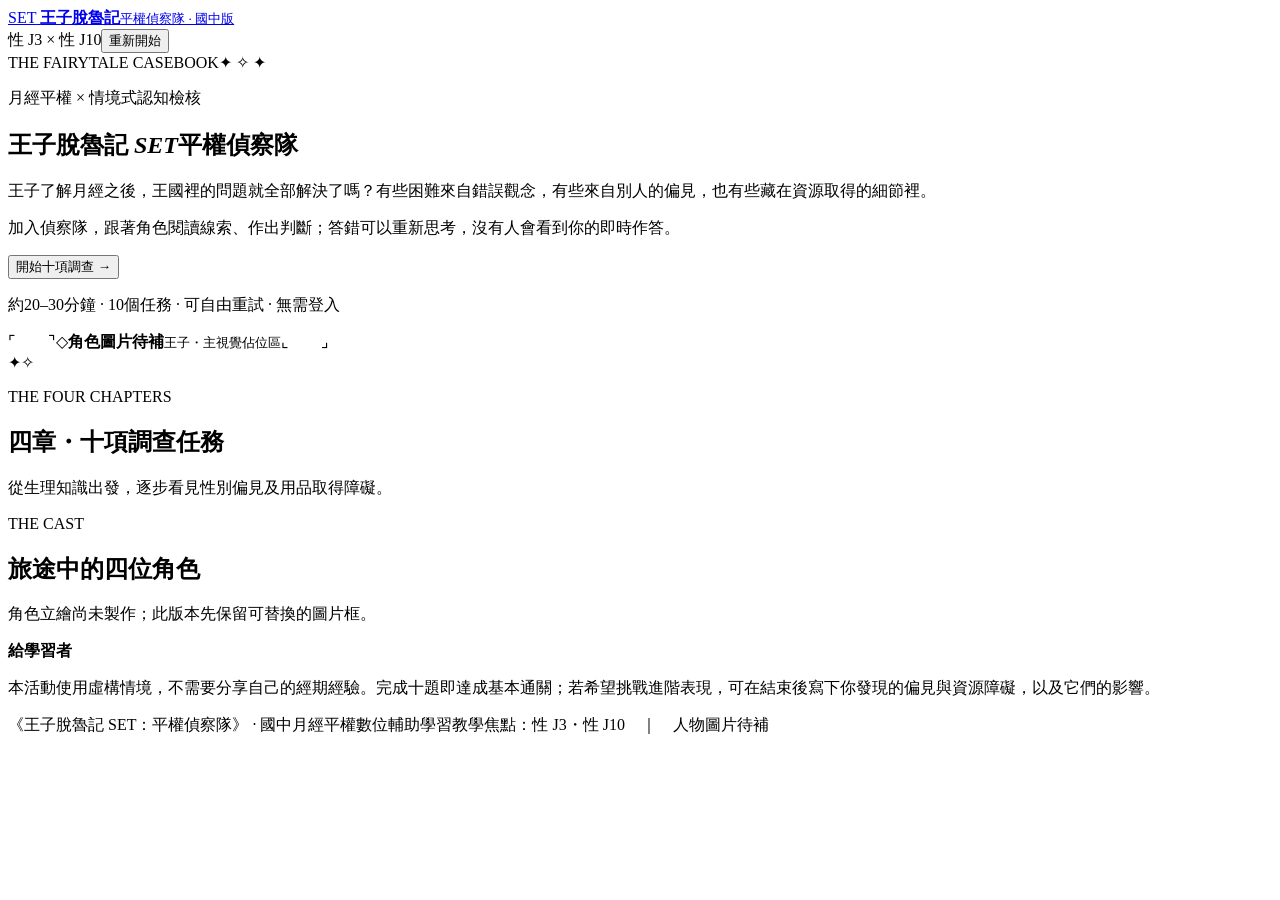
==== index.html @ a9b32d51 "feat: initialize SET equity investigation game shell" ====
<!doctype html>
<html lang="zh-Hant">
<head>
  <meta charset="utf-8">
  <meta name="viewport" content="width=device-width,initial-scale=1,viewport-fit=cover">
  <meta name="theme-color" content="#243047">
  <meta name="description" content="王子脫魯記 SET：平權偵察隊。透過十個童話情境辨識月經迷思、性別偏見與資源取得障礙。">
  <title>王子脫魯記 SET｜平權偵察隊</title>
  <link rel="stylesheet" href="./assets/style.css">
  <script defer src="./data/questions.js"></script>
  <script defer src="./assets/app.js"></script>
</head>
<body>
  <div class="site-shell">
    <header class="site-header">
      <a class="brand" href="./" aria-label="王子脫魯記 SET 首頁">
        <span class="brand-seal" aria-hidden="true">SET</span>
        <span class="brand-text"><strong>王子脫魯記</strong><small>平權偵察隊 · 國中版</small></span>
      </a>
      <div class="header-right"><span class="subject-pill">性 J3 × 性 J10</span><button class="subtle-button" id="resetBtn" type="button">重新開始</button></div>
    </header>
    <main>
      <section id="homeScreen" class="screen home-screen" aria-labelledby="homeTitle">
        <div class="hero">
          <div class="hero-topline"><span class="eyebrow">THE FAIRYTALE CASEBOOK</span><span class="sparkle" aria-hidden="true">✦ ✧ ✦</span></div>
          <div class="hero-grid">
            <div class="hero-copy">
              <p class="kicker">月經平權 × 情境式認知檢核</p>
              <h1 id="homeTitle">王子脫魯記 <em>SET</em><span class="title-next">平權偵察隊</span></h1>
              <p class="hero-intro">王子了解月經之後，王國裡的問題就全部解決了嗎？有些困難來自錯誤觀念，有些來自別人的偏見，也有些藏在資源取得的細節裡。</p>
              <p class="hero-intro second">加入偵察隊，跟著角色閱讀線索、作出判斷；答錯可以重新思考，沒有人會看到你的即時作答。</p>
              <div class="hero-actions"><button class="primary-button" id="startBtn" type="button">開始十項調查 <span aria-hidden="true">→</span></button><button class="secondary-button" id="resumeBtn" type="button" hidden>繼續上次進度</button></div>
              <p class="small-note">約20–30分鐘 · 10個任務 · 可自由重試 · 無需登入</p>
            </div>
            <div class="hero-art" aria-label="王子的角色圖片預留位置"><div class="hero-frame"><div class="empty-portrait"><span class="frame-corners" aria-hidden="true">⌜　　⌝</span><span class="empty-portrait-mark" aria-hidden="true">◇</span><strong>角色圖片待補</strong><small>王子・主視覺佔位區</small><span class="frame-corners" aria-hidden="true">⌞　　⌟</span></div></div><span class="hero-decoration deco-one" aria-hidden="true">✦</span><span class="hero-decoration deco-two" aria-hidden="true">✧</span></div>
          </div>
        </div>
        <div class="home-section">
          <div class="section-heading"><div><p class="overline">THE FOUR CHAPTERS</p><h2>四章・十項調查任務</h2></div><p>從生理知識出發，逐步看見性別偏見及用品取得障礙。</p></div>
          <div class="chapter-preview" id="chapterPreview"></div>
        </div>
        <div class="home-section">
          <div class="section-heading"><div><p class="overline">THE CAST</p><h2>旅途中的四位角色</h2></div><p>角色立繪尚未製作；此版本先保留可替換的圖片框。</p></div>
          <div class="cast-grid" id="castGrid"></div>
        </div>
        <div class="teacher-note"><strong>給學習者</strong><p>本活動使用虛構情境，不需要分享自己的經期經驗。完成十題即達成基本通關；若希望挑戰進階表現，可在結束後寫下你發現的偏見與資源障礙，以及它們的影響。</p></div>
      </section>

      <section id="gameScreen" class="screen game-screen" aria-labelledby="gameTitle" hidden>
        <div class="game-nav"><button id="backHomeBtn" type="button" class="text-button">← 回首頁</button><span id="chapterLabel" class="chapter-label"></span><span id="counterLabel" class="counter-label"></span></div>
        <div class="progress-track" role="progressbar" aria-label="任務進度" aria-valuemin="0" aria-valuemax="10" aria-valuenow="0" id="progressTrack"><div class="progress-fill" id="progressFill"></div></div>
        <div class="game-grid">
          <aside class="story-panel" aria-label="故事場景">
            <div class="story-panel-top"><span id="caseNo">調查 01</span><span id="caseTopic">概念調查</span></div>
            <div class="story-portrait" id="storyPortrait"><div class="portrait-placeholder"><span class="placeholder-symbol">◇</span><span>角色圖片待補</span><small id="portraitName">王子</small></div></div>
            <div class="speaker-row"><span class="speaker-dot" aria-hidden="true"></span><strong id="speakerName">王子</strong><span id="speakerRole">探究引導者</span></div>
            <p class="scene-text" id="sceneText"></p>
          </aside>
          <div class="question-panel">
            <div class="question-top"><span class="question-type" id="questionType">認知檢核</span><span class="attempts-label" id="attemptsLabel">可重新嘗試</span></div>
            <h2 id="gameTitle"></h2>
            <p class="question-helper">請根據故事線索選出最合理的判斷。選錯會得到提示，可以再試一次。</p>
            <div class="option-list" id="optionList" role="group" aria-label="作答選項"></div>
            <div id="feedbackBox" class="feedback-box" role="status" aria-live="polite" hidden><div class="feedback-heading" id="feedbackHeading"></div><p id="feedbackText"></p></div>
            <div class="question-bottom"><button id="prevBtn" class="secondary-button" type="button">上一項任務</button><button id="nextBtn" class="primary-button" type="button" hidden>下一項任務 →</button></div>
          </div>
        </div>
        <p class="privacy-line">你的作答紀錄只儲存在這台裝置的瀏覽器中；可在結算頁自行匯出，不會自動上傳給教師。</p>
      </section>

      <section id="resultScreen" class="screen result-screen" aria-labelledby="resultTitle" hidden>
        <div class="result-hero"><span class="overline">MISSION COMPLETE</span><span class="result-emblem" aria-hidden="true">✦</span><h1 id="resultTitle">十項調查完成！</h1><p>你已完成 SET 基本認知檢核。你可以繼續進行 A 等進階分析，讓老師看到你的個人理解。</p><div class="result-grade"><strong>B</strong><span>基本通關達標</span></div></div>
        <div class="result-content">
          <section class="result-card" aria-labelledby="statTitle"><h2 id="statTitle">我的學習歷程</h2><div class="stat-grid"><div><strong id="statFirst">0</strong><small>首次答對</small></div><div><strong id="statRetry">0</strong><small>修正次數</small></div><div><strong id="statFinish">10 / 10</strong><small>完成任務</small></div></div><p class="muted">以上數據只描述這次互動作答的歷程，不直接等於真實生活中的行為表現。</p></section>
          <section class="result-card" aria-labelledby="advancedTitle"><div class="badge-line"><span class="advanced-badge">A 等進階挑戰</span><small>由教師依回答內容判定</small></div><h2 id="advancedTitle">我的平權調查報告</h2><p class="card-copy">請各指出一個你在旅途中發現的問題，並說明它可能造成的影響。可以引用遊戲中的事件，也可以提出自己的例子。</p>
            <label for="biasAnswer" class="field-label">① 性別偏見：你發現哪一種月經相關的刻板印象或偏見？可能造成什麼影響？</label>
            <textarea id="biasAnswer" rows="4" maxlength="800" placeholder="例如：我發現……，這種想法可能使……"></textarea>
            <label for="resourceAnswer" class="field-label">② 資源障礙：你發現哪一種生理用品取得障礙？可能造成什麼影響？</label>
            <textarea id="resourceAnswer" rows="4" maxlength="800" placeholder="例如：即使……，仍可能因為……而……"></textarea>
            <p class="review-note" id="reviewNote">填寫後請按「保存我的分析」。完成填寫不代表自動取得 A 等，仍須由教師判讀。</p>
            <button class="primary-button" id="saveAdvancedBtn" type="button">保存我的分析</button>
          </section>
          <section class="result-card" aria-labelledby="exportTitle"><h2 id="exportTitle">保存學習成果</h2><p class="card-copy">可匯出匿名學習紀錄，包含每題首次作答、重試及最終結果。請依教師指示繳交，不必填寫姓名。</p><div class="export-buttons"><button id="exportTextBtn" class="primary-button" type="button">下載學習紀錄（文字）</button><button id="exportJsonBtn" class="secondary-button" type="button">下載完整資料（JSON）</button><button id="copySummaryBtn" class="secondary-button" type="button">複製學習摘要</button></div><p class="copy-status" id="exportStatus" role="status" aria-live="polite"></p></section>
          <div class="result-bottom"><button id="reviewBtn" class="secondary-button" type="button">回顧我的答題</button><button id="restartBtn" class="text-button" type="button">重新開始整趟旅程</button></div>
        </div>
      </section>
    </main>
    <footer class="site-footer"><span>《王子脫魯記 SET：平權偵察隊》 · 國中月經平權數位輔助學習</span><span>教學焦點：性 J3・性 J10　｜　人物圖片待補</span></footer>
  </div>
</body>
</html>
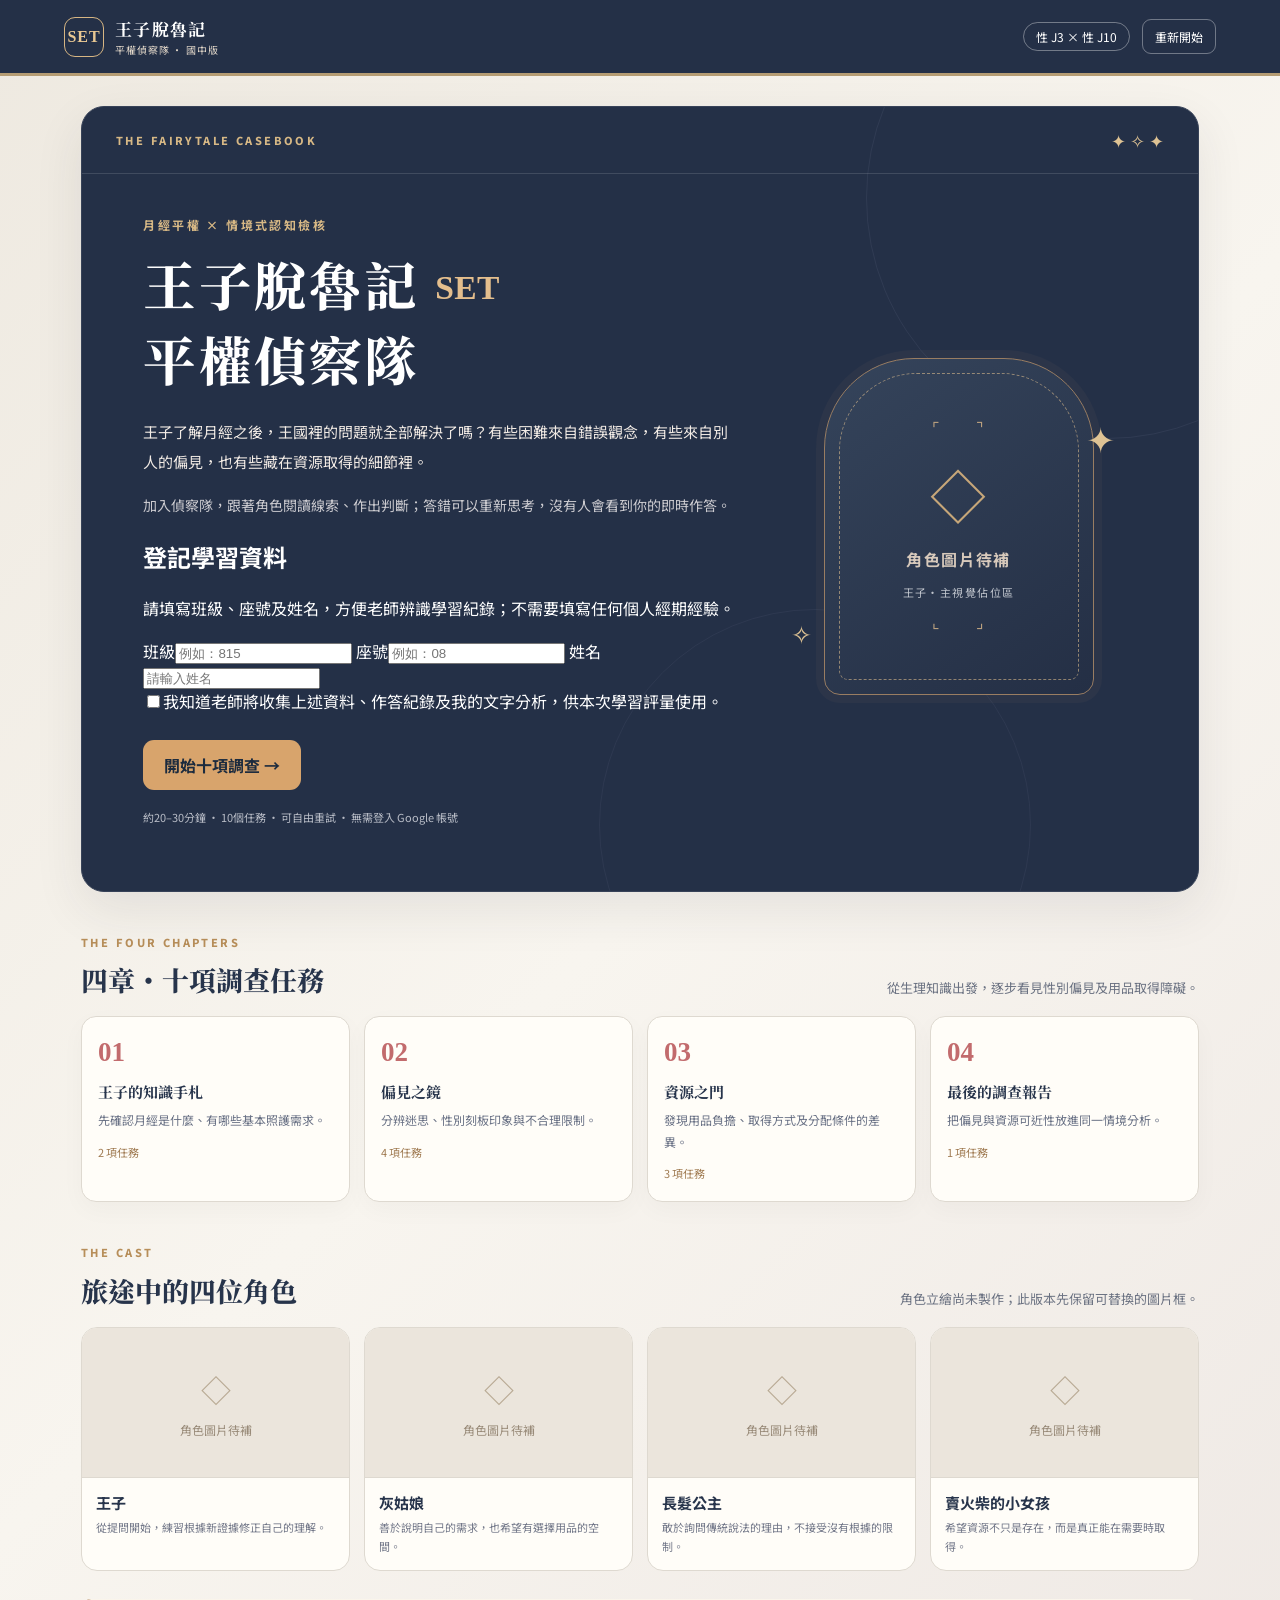
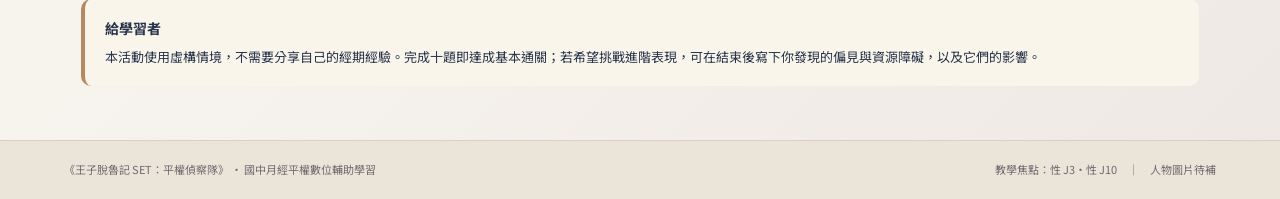
==== commit b2576830: "feat(ui): require class seat name and scaffold dropdown-led A reflection and cloud submission" ====
--- a/index.html
+++ b/index.html
@@ -8,6 +8,7 @@
   <title>王子脫魯記 SET｜平權偵察隊</title>
   <link rel="stylesheet" href="./assets/style.css">
   <script defer src="./data/questions.js"></script>
+  <script defer src="./config.js"></script>
   <script defer src="./assets/app.js"></script>
 </head>
 <body>
@@ -29,8 +30,19 @@
               <h1 id="homeTitle">王子脫魯記 <em>SET</em><span class="title-next">平權偵察隊</span></h1>
               <p class="hero-intro">王子了解月經之後，王國裡的問題就全部解決了嗎？有些困難來自錯誤觀念，有些來自別人的偏見，也有些藏在資源取得的細節裡。</p>
               <p class="hero-intro second">加入偵察隊，跟著角色閱讀線索、作出判斷；答錯可以重新思考，沒有人會看到你的即時作答。</p>
+              <div class="identity-card" aria-label="學習資料">
+                <h2>登記學習資料</h2>
+                <p class="identity-description">請填寫班級、座號及姓名，方便老師辨識學習紀錄；不需要填寫任何個人經期經驗。</p>
+                <div class="identity-grid">
+                  <label>班級<input id="studentClass" type="text" maxlength="20" autocomplete="off" placeholder="例如：815" /></label>
+                  <label>座號<input id="studentSeat" type="text" maxlength="3" inputmode="numeric" autocomplete="off" placeholder="例如：08" /></label>
+                  <label>姓名<input id="studentName" type="text" maxlength="30" autocomplete="name" placeholder="請輸入姓名" /></label>
+                </div>
+                <label class="consent-line"><input id="privacyConsent" type="checkbox" /><span>我知道老師將收集上述資料、作答紀錄及我的文字分析，供本次學習評量使用。</span></label>
+                <p id="identityError" class="identity-error" role="alert" aria-live="polite"></p>
+              </div>
               <div class="hero-actions"><button class="primary-button" id="startBtn" type="button">開始十項調查 <span aria-hidden="true">→</span></button><button class="secondary-button" id="resumeBtn" type="button" hidden>繼續上次進度</button></div>
-              <p class="small-note">約20–30分鐘 · 10個任務 · 可自由重試 · 無需登入</p>
+              <p class="small-note">約20–30分鐘 · 10個任務 · 可自由重試 · 無需登入 Google 帳號</p>
             </div>
             <div class="hero-art" aria-label="王子的角色圖片預留位置"><div class="hero-frame"><div class="empty-portrait"><span class="frame-corners" aria-hidden="true">⌜　　⌝</span><span class="empty-portrait-mark" aria-hidden="true">◇</span><strong>角色圖片待補</strong><small>王子・主視覺佔位區</small><span class="frame-corners" aria-hidden="true">⌞　　⌟</span></div></div><span class="hero-decoration deco-one" aria-hidden="true">✦</span><span class="hero-decoration deco-two" aria-hidden="true">✧</span></div>
           </div>
@@ -65,22 +77,49 @@
             <div class="question-bottom"><button id="prevBtn" class="secondary-button" type="button">上一項任務</button><button id="nextBtn" class="primary-button" type="button" hidden>下一項任務 →</button></div>
           </div>
         </div>
-        <p class="privacy-line">你的作答紀錄只儲存在這台裝置的瀏覽器中；可在結算頁自行匯出，不會自動上傳給教師。</p>
+        <p class="privacy-line">答題軌跡先暫存在此裝置；完成後可依教師指示送交 Google 試算表或下載備份。</p>
       </section>
 
       <section id="resultScreen" class="screen result-screen" aria-labelledby="resultTitle" hidden>
-        <div class="result-hero"><span class="overline">MISSION COMPLETE</span><span class="result-emblem" aria-hidden="true">✦</span><h1 id="resultTitle">十項調查完成！</h1><p>你已完成 SET 基本認知檢核。你可以繼續進行 A 等進階分析，讓老師看到你的個人理解。</p><div class="result-grade"><strong>B</strong><span>基本通關達標</span></div></div>
+        <div class="result-hero"><span class="overline">MISSION COMPLETE</span><span class="result-emblem" aria-hidden="true">✦</span><h1 id="resultTitle">十項調查完成！</h1><p>基本任務完成！選一個你印象深刻的問題，再用自己的話說明原因與影響。</p><div class="result-grade"><strong>B</strong><span>基本通關達標</span></div></div>
         <div class="result-content">
           <section class="result-card" aria-labelledby="statTitle"><h2 id="statTitle">我的學習歷程</h2><div class="stat-grid"><div><strong id="statFirst">0</strong><small>首次答對</small></div><div><strong id="statRetry">0</strong><small>修正次數</small></div><div><strong id="statFinish">10 / 10</strong><small>完成任務</small></div></div><p class="muted">以上數據只描述這次互動作答的歷程，不直接等於真實生活中的行為表現。</p></section>
-          <section class="result-card" aria-labelledby="advancedTitle"><div class="badge-line"><span class="advanced-badge">A 等進階挑戰</span><small>由教師依回答內容判定</small></div><h2 id="advancedTitle">我的平權調查報告</h2><p class="card-copy">請各指出一個你在旅途中發現的問題，並說明它可能造成的影響。可以引用遊戲中的事件，也可以提出自己的例子。</p>
-            <label for="biasAnswer" class="field-label">① 性別偏見：你發現哪一種月經相關的刻板印象或偏見？可能造成什麼影響？</label>
-            <textarea id="biasAnswer" rows="4" maxlength="800" placeholder="例如：我發現……，這種想法可能使……"></textarea>
-            <label for="resourceAnswer" class="field-label">② 資源障礙：你發現哪一種生理用品取得障礙？可能造成什麼影響？</label>
-            <textarea id="resourceAnswer" rows="4" maxlength="800" placeholder="例如：即使……，仍可能因為……而……"></textarea>
-            <p class="review-note" id="reviewNote">填寫後請按「保存我的分析」。完成填寫不代表自動取得 A 等，仍須由教師判讀。</p>
+          <section class="result-card" aria-labelledby="advancedTitle"><div class="badge-line"><span class="advanced-badge">A 等進階挑戰</span><small>由教師依回答內容判定</small></div><h2 id="advancedTitle">我的平權調查報告</h2><p class="card-copy">先選出你認為值得關注的問題，再用自己的話說明原因與可能帶來的影響。</p>
+            <label for="biasSelect" class="field-label">① 我注意到的月經偏見</label>
+            <select id="biasSelect" class="reflection-select">
+              <option value="">請選擇一項</option>
+              <option value="經期不能洗頭">認為月經期間不能洗頭</option>
+              <option value="經期不能參加活動">認為月經來就不能參加活動</option>
+              <option value="拿月經開玩笑">拿別人的經期狀況開玩笑</option>
+              <option value="只有女生需要了解月經">認為只有女生需要了解月經</option>
+              <option value="其他偏見">其他偏見（請在下方說明）</option>
+            </select>
+            <label for="biasAnswer" class="field-label">為什麼你覺得這是個問題？它可能造成什麼影響？</label>
+            <p class="writing-example">示範：我選擇「拿月經開玩笑」，因為這可能讓有需要的人擔心被嘲笑，而不敢求助。</p>
+            <textarea id="biasAnswer" rows="4" maxlength="800" placeholder="我選擇這個問題，因為……，可能造成……"></textarea>
+            <label for="resourceSelect" class="field-label">② 我認為最不方便的用品取得問題</label>
+            <select id="resourceSelect" class="reflection-select">
+              <option value="">請選擇一項</option>
+              <option value="用品價格負擔">生理用品價格造成負擔</option>
+              <option value="領取時間受限">免費用品只能在特定時間領取</option>
+              <option value="領取地點太遠">領取地點不方便</option>
+              <option value="領取缺乏隱私">需要當面說明用途，缺乏隱私</option>
+              <option value="平均分配忽略需求">用品平均分配，忽略不同人的需求</option>
+              <option value="其他障礙">其他取得障礙（請在下方說明）</option>
+            </select>
+            <label for="resourceAnswer" class="field-label">為什麼你認為這個條件不方便？可能影響誰？</label>
+            <p class="writing-example">示範：我選擇「領取時間受限」，因為臨時有需要的人可能遇到管理室未開放，無法及時取得用品。</p>
+            <textarea id="resourceAnswer" rows="4" maxlength="800" placeholder="我認為……會造成困難，因為……，可能讓……"></textarea>
             <button class="primary-button" id="saveAdvancedBtn" type="button">保存我的分析</button>
+            <p class="copy-status" id="reviewNote" role="status" aria-live="polite"></p>
           </section>
-          <section class="result-card" aria-labelledby="exportTitle"><h2 id="exportTitle">保存學習成果</h2><p class="card-copy">可匯出匿名學習紀錄，包含每題首次作答、重試及最終結果。請依教師指示繳交，不必填寫姓名。</p><div class="export-buttons"><button id="exportTextBtn" class="primary-button" type="button">下載學習紀錄（文字）</button><button id="exportJsonBtn" class="secondary-button" type="button">下載完整資料（JSON）</button><button id="copySummaryBtn" class="secondary-button" type="button">複製學習摘要</button></div><p class="copy-status" id="exportStatus" role="status" aria-live="polite"></p></section>
+          <section class="result-card" aria-labelledby="exportTitle"><h2 id="exportTitle">保存學習成果</h2><p class="card-copy">學習資料與每次選擇的軌跡都會包含在紀錄中。完成後請按下方按鈕送交教師，也可下載備份。</p>
+              <div class="submission-panel">
+                <div><strong id="cloudStatusTitle">Google 試算表尚未連線</strong><p id="cloudStatusDescription">老師完成連線設定後，這裡就能送出學習紀錄。</p></div>
+                <button type="button" id="submitCloudBtn" class="primary-button" disabled>送出學習紀錄</button>
+              </div>
+              <label class="consent-line submission-consent"><input type="checkbox" id="cloudConsent" checked /><span>同意將班級、座號、姓名、作答軌跡與分析文字送到老師的試算表。</span></label><div class="export-buttons"><button id="exportTextBtn" class="primary-button" type="button">下載學習紀錄（文字）</button><button id="exportJsonBtn" class="secondary-button" type="button">下載完整資料（JSON）</button><button id="copySummaryBtn" class="secondary-button" type="button">複製學習摘要</button></div><p class="copy-status" id="exportStatus" role="status" aria-live="polite"></p></section>
+          <iframe id="submissionFrame" name="setSubmissionFrame" hidden title="學習紀錄送出"></iframe>
           <div class="result-bottom"><button id="reviewBtn" class="secondary-button" type="button">回顧我的答題</button><button id="restartBtn" class="text-button" type="button">重新開始整趟旅程</button></div>
         </div>
       </section>
--- a/assets/style.css
+++ b/assets/style.css
@@ -0,0 +1,8 @@
+@import url('https://fonts.googleapis.com/css2?family=Noto+Sans+TC:wght@400;500;600;700;800&family=Noto+Serif+TC:wght@500;600;700;800&display=swap');
+:root{font-family:"Noto Sans TC","PingFang TC","Microsoft JhengHei",sans-serif;color:#27344b;background:#f4f0e8;font-synthesis:none;--navy:#243047;--ink:#27344b;--muted:#6b7282;--paper:#fffdfa;--rose:#c26b6d;--gold:#b8924f;--mint:#438778;--line:#ded9d0;--shadow:0 18px 50px rgba(49,47,56,.09)}
+*{box-sizing:border-box}html{scroll-behavior:smooth}body{margin:0;min-height:100vh;background:linear-gradient(135deg,#eee9e0 0%,#f8f5ef 50%,#eee8e4 100%)}button,textarea{font:inherit}button{cursor:pointer}button:disabled{cursor:not-allowed;opacity:.55}button:focus-visible,a:focus-visible,textarea:focus-visible{outline:3px solid #d5a761;outline-offset:3px}a{color:inherit}p{line-height:1.86}.site-shell{min-height:100vh;display:flex;flex-direction:column}.site-header,.site-footer{display:flex;align-items:center;justify-content:space-between;gap:24px}.site-header{padding:16px clamp(18px,5vw,72px);color:#fff;background:var(--navy);border-bottom:3px solid #b59c73}.brand{display:flex;align-items:center;gap:11px;text-decoration:none}.brand-seal{height:40px;width:40px;display:grid;place-items:center;border:1.4px solid #d6b583;border-radius:11px;color:#e9c893;font-family:Georgia,serif;font-weight:700;letter-spacing:1px}.brand-text{display:grid;gap:1px}.brand-text strong{font:700 17px "Noto Serif TC",serif;letter-spacing:.08em}.brand-text small{font-size:10px;letter-spacing:.09em;color:#e3d8ca}.header-right{display:flex;align-items:center;gap:12px}.subject-pill{border:1px solid rgba(255,255,255,.36);border-radius:30px;padding:5px 12px;font-size:12px;white-space:nowrap}.subtle-button{background:transparent;border:1px solid rgba(255,255,255,.35);color:#fff;padding:8px 12px;border-radius:9px;font-size:12px;white-space:nowrap}.subtle-button:hover{background:rgba(255,255,255,.1)}main{flex:1;width:min(1190px,100%);margin:auto;padding:30px clamp(16px,3.4vw,36px) 54px}.screen[hidden],[hidden]{display:none!important}.hero{position:relative;overflow:hidden;background:var(--navy);color:#fff;border-radius:23px;box-shadow:var(--shadow);border:1px solid #374258}.hero::before{content:"";position:absolute;inset:-150px -150px auto auto;width:480px;height:480px;border:1px solid #59627a;border-radius:50%;opacity:.23}.hero::after{content:"";position:absolute;right:15%;bottom:-150px;width:430px;height:430px;border:1px solid #59627a;border-radius:50%;opacity:.18}.hero-topline{padding:20px 34px;display:flex;align-items:center;justify-content:space-between;border-bottom:1px solid rgba(255,255,255,.13);position:relative;z-index:1}.eyebrow,.overline{font-size:11px;letter-spacing:.22em;font-weight:800;color:#b78e59}.hero .eyebrow{color:#d7b885}.sparkle{font-size:18px;color:#dfc394}.hero-grid{position:relative;z-index:1;display:grid;grid-template-columns:minmax(0,1.3fr) minmax(250px,.75fr);gap:20px;align-items:center;padding:40px clamp(25px,4.8vw,64px) 52px}.kicker{font-size:12px;letter-spacing:.2em;color:#d7b885;margin:0 0 14px;font-weight:700}.hero h1{font-family:"Noto Serif TC",serif;font-weight:800;font-size:clamp(34px,4.1vw,58px);line-height:1.3;letter-spacing:.06em;margin:0 0 24px}.hero h1 em{font-style:normal;color:#e4be8d;font-family:Georgia,serif;font-size:.64em;vertical-align:16%;letter-spacing:.01em}.title-next{display:block;margin-top:6px}.hero-intro{max-width:590px;font-size:15px;line-height:2;margin:0 0 14px;color:#f2ebe5}.hero-intro.second{color:#cccbd0;font-size:14px}.hero-actions{display:flex;gap:12px;flex-wrap:wrap;margin-top:27px}.primary-button,.secondary-button{border:0;border-radius:11px;padding:13px 21px;font-weight:700;display:inline-flex;align-items:center;gap:10px;justify-content:center;min-height:46px;transition:transform .16s,filter .16s}.primary-button:hover:not(:disabled),.secondary-button:hover:not(:disabled){transform:translateY(-1px);filter:brightness(1.04)}.primary-button{background:#d8a46c;color:#1c2b3e}.secondary-button{background:#f3f0ea;color:#243047;border:1px solid #dad6d0}.small-note{font-size:11px;color:#b9bdc7;margin-top:17px}.hero-art{min-width:0;display:grid;place-items:center;position:relative}.hero-frame{width:min(270px,100%);aspect-ratio:4/5;padding:14px;border:1px solid #997d62;border-radius:90px 90px 16px 16px;background:linear-gradient(145deg,#35445b,#242f45);box-shadow:0 0 0 8px rgba(212,182,136,.04)}.empty-portrait,.portrait-placeholder{height:100%;width:100%;border:1.5px dashed rgba(224,191,143,.58);display:flex;flex-direction:column;align-items:center;justify-content:center;gap:13px;color:#d7c9bb;text-align:center;border-radius:78px 78px 9px 9px;letter-spacing:.09em}.empty-portrait-mark{font-size:56px;font-weight:400;color:#c7a779}.empty-portrait strong{font-size:16px}.empty-portrait small{font-size:11px;color:#bfc4cc}.frame-corners{font-family:Georgia,serif;color:#baa07e}.hero-decoration{position:absolute;color:#dfc394}.deco-one{top:16%;right:6%;font-size:35px}.deco-two{bottom:13%;left:3%;font-size:25px}.home-section{margin-top:40px}.section-heading{display:flex;align-items:end;justify-content:space-between;gap:20px;margin-bottom:17px}.section-heading h2{font:800 clamp(21px,2.4vw,27px) "Noto Serif TC",serif;margin:8px 0 0}.section-heading p:last-child{font-size:13px;color:var(--muted);max-width:380px;line-height:1.6;margin:0}.section-heading .overline{margin:0}.chapter-preview{display:grid;grid-template-columns:repeat(4,minmax(0,1fr));gap:14px}.chapter-card{padding:20px 16px;background:#fffdf8;border:1px solid var(--line);border-radius:15px;box-shadow:0 8px 25px rgba(0,0,0,.03)}.chapter-card .chapter-no{font:700 27px Georgia,serif;color:var(--rose)}.chapter-card h3{margin:13px 0 7px;font:700 15px "Noto Serif TC",serif}.chapter-card p{margin:0;font-size:12px;line-height:1.8;color:#697185}.chapter-card small{display:block;margin-top:13px;color:#a07b52;font-size:11px}.cast-grid{display:grid;grid-template-columns:repeat(4,minmax(0,1fr));gap:14px}.cast-card{background:#fffdf8;border:1px solid var(--line);border-radius:16px;overflow:hidden}.cast-portrait{background:#ebe5dc;min-height:150px;display:flex;flex-direction:column;align-items:center;justify-content:center;border-bottom:1px solid var(--line);color:#998b79;gap:10px}.cast-portrait .shape{font-size:30px;color:#b8a993}.cast-portrait span{font-size:12px}.cast-info{padding:14px}.cast-info h3{font-size:15px;margin:0 0 5px}.cast-info p{color:#737889;font-size:11px;line-height:1.75;margin:0}.teacher-note{border-left:4px solid #b58a60;background:#faf5eb;border-radius:10px;padding:16px 20px;margin-top:28px}.teacher-note strong{font-size:14px}.teacher-note p{font-size:13px;line-height:1.9;margin:6px 0 0}.site-footer{background:#ebe4d9;padding:19px clamp(18px,5vw,72px);border-top:1px solid #d8d0c6;font-size:11px;line-height:1.8;color:#6e6b70}
+.game-nav{display:flex;gap:14px;justify-content:space-between;align-items:center;margin:5px 0 12px}.text-button{border:0;background:transparent;color:#3b4b60;text-decoration:underline;text-underline-offset:4px;font-size:13px;padding:9px 4px}.text-button:hover{color:var(--rose)}.chapter-label{background:#e8dfd5;padding:7px 15px;border-radius:20px;font-size:12px;color:#62566c;font-weight:700}.counter-label{font:700 16px Georgia,serif;color:#856a51}.progress-track{height:9px;border-radius:30px;background:#ddd7cf;overflow:hidden;margin-bottom:24px}.progress-fill{height:100%;width:0;background:linear-gradient(90deg,#be8969,#c7a15f);transition:width .25s ease}.game-grid{display:grid;grid-template-columns:minmax(260px,.86fr) minmax(0,1.25fr);align-items:stretch;gap:20px}.story-panel{background:var(--navy);border-radius:20px;padding:21px;color:#fff;display:flex;flex-direction:column;box-shadow:var(--shadow)}.story-panel-top{display:flex;justify-content:space-between;font-size:11px;letter-spacing:.12em;color:#d9bf9c;gap:10px}.story-portrait{height:clamp(220px,29vw,305px);background:#344157;margin:17px auto 18px;width:100%;max-width:310px;border:1px solid #697282;border-radius:110px 110px 12px 12px;padding:12px}.portrait-placeholder{border-radius:95px 95px 7px 7px;color:#c8b9a9;font-size:12px}.placeholder-symbol{color:#d2b48c;font:45px Georgia,serif}.portrait-placeholder small{color:#aaaebc;font-size:11px}.speaker-row{display:flex;align-items:center;gap:9px;border-top:1px solid rgba(255,255,255,.18);padding-top:16px;font-size:13px}.speaker-dot{width:7px;height:7px;background:#d7af7b;border-radius:50%}.speaker-row #speakerRole{font-size:11px;color:#bfc5cf}.scene-text{line-height:2.05;font-size:14px;color:#f5f0e9;flex:1}.question-panel{padding:clamp(22px,3.1vw,39px);background:var(--paper);border:1px solid #e7ddd2;box-shadow:var(--shadow);border-radius:20px;display:flex;flex-direction:column;min-height:550px}.question-top{display:flex;justify-content:space-between;gap:12px;align-items:center;margin-bottom:15px}.question-type{display:inline-flex;border-radius:5px;padding:5px 9px;background:#e9efe9;color:#31705f;font-size:12px;font-weight:700}.attempts-label{font-size:12px;color:#8c776b}.question-panel h2{font:800 clamp(22px,2.6vw,30px)/1.6 "Noto Serif TC",serif;margin:4px 0 10px}.question-helper{color:#737888;font-size:13px;margin:0 0 22px}.option-list{display:grid;gap:11px}.option-button{width:100%;text-align:left;border:1.5px solid #ddd9d4;background:#fff;border-radius:12px;min-height:66px;padding:14px 16px;display:flex;align-items:center;gap:13px;color:#354052;font-size:14px;line-height:1.7;transition:background .14s,border-color .14s,transform .14s}.option-button:hover:not(:disabled){border-color:#b78b5d;background:#fffcf5;transform:translateX(2px)}.choice-letter{flex:none;border:1px solid #bdafa5;color:#7b6f68;border-radius:9px;width:35px;height:35px;display:grid;place-items:center;font:700 16px Georgia,serif}.option-button.is-wrong{background:#fff4ee;border-color:#ce8881;color:#a35851}.option-button.is-correct{background:#edf8f2;border-color:#70a18d;color:#2d735e}.option-button.is-correct .choice-letter{background:#478574;border-color:#478574;color:#fff}.option-button.is-wrong .choice-letter{background:#bd766e;border-color:#bd766e;color:#fff}.feedback-box{border-radius:12px;margin-top:20px;padding:17px 18px;border:1px solid #e4b59c;background:#fff7ee}.feedback-box.is-success{border-color:#9ebfad;background:#f0f8f3}.feedback-heading{font-weight:800;font-size:14px;color:#986241}.feedback-box.is-success .feedback-heading{color:#3f7961}.feedback-box p{margin:7px 0 0;color:#5a5b62;font-size:13px;line-height:1.95}.question-bottom{margin-top:auto;padding-top:28px;display:flex;gap:12px;justify-content:space-between}.privacy-line{font-size:11px;color:#8d8681;margin-top:18px}
+.result-screen{max-width:930px;margin:0 auto}.result-hero{text-align:center;color:#fff;background:var(--navy);padding:38px 22px 42px;border-radius:22px;box-shadow:var(--shadow)}.result-hero .overline{color:#d7b787}.result-emblem{margin:14px auto 4px;width:86px;height:86px;display:grid;place-items:center;border:3px double #d4ac6f;border-radius:50%;font-size:48px;color:#e5c591}.result-hero h1{font:800 clamp(27px,3.5vw,38px) "Noto Serif TC",serif;margin:8px 0 6px}.result-hero p{max-width:550px;color:#e2e1e0;font-size:13px;margin:12px auto 21px}.result-grade{display:inline-flex;align-items:center;gap:11px;background:#f7ecd6;color:#29364d;border-radius:45px;padding:5px 18px 5px 7px}.result-grade strong{font:800 24px Georgia,serif;background:#c29863;color:#fff;border-radius:50%;width:43px;height:43px;display:grid;place-items:center}.result-grade span{font-size:13px;font-weight:700}.result-content{display:grid;gap:18px;margin-top:22px}.result-card{background:#fffdfa;border-radius:16px;padding:clamp(21px,3.5vw,33px);border:1px solid #e4ddd5}.result-card h2{font:800 20px "Noto Serif TC",serif;margin:0 0 10px}.stat-grid{display:grid;grid-template-columns:repeat(3,1fr);gap:10px;margin-top:20px}.stat-grid>div{display:grid;gap:7px;text-align:center;border:1px solid #e7e1da;background:#faf7f0;padding:20px 8px;border-radius:12px}.stat-grid strong{font:800 31px Georgia,serif;color:#b17f5b}.stat-grid small{font-size:12px;color:#65717c}.muted{color:#777983;font-size:12px;margin:15px 0 0}.badge-line{display:flex;justify-content:space-between;gap:12px;align-items:center;margin-bottom:11px}.advanced-badge{font-weight:800;color:#426d62;background:#e7f0e9;padding:6px 11px;border-radius:7px;font-size:12px}.badge-line small{color:#717580;font-size:11px}.card-copy{font-size:13px;color:#686e7d;margin:8px 0 20px}.field-label{display:block;font-size:14px;font-weight:700;line-height:1.75;margin:19px 0 9px}.result-card textarea{width:100%;padding:13px 15px;border:1.4px solid #d5d6d3;border-radius:10px;resize:vertical;background:#fff;font-size:14px;line-height:1.75;color:#243047}.result-card textarea:focus{border-color:#b58b65}.review-note{font-size:12px;color:#8d6858;margin:9px 0 14px}.review-note.is-saved{color:#367363}.export-buttons{display:flex;flex-wrap:wrap;gap:10px}.copy-status{font-size:12px;color:#3a7b65;min-height:16px}.result-bottom{display:flex;gap:15px;justify-content:space-between;align-items:center}.result-bottom .text-button{color:#a06d65}
+@media(max-width:930px){.hero-grid{grid-template-columns:1.15fr .75fr}.chapter-preview{grid-template-columns:repeat(2,1fr)}.cast-grid{grid-template-columns:repeat(2,1fr)}.game-grid{grid-template-columns:1fr}.story-panel{display:grid;grid-template-columns:minmax(160px,.7fr) minmax(0,1fr);column-gap:22px;align-items:start}.story-panel-top{grid-column:1/-1}.story-portrait{grid-row:2/4;max-width:220px;height:220px;margin:15px auto 0}.speaker-row{grid-column:2;align-self:end;margin-top:18px}.scene-text{grid-column:2;grid-row:3;min-height:120px}.question-panel{min-height:0}.hero h1{font-size:36px}}
+@media(max-width:650px){main{padding:16px 13px 32px}.site-header{padding:12px 14px}.brand-text strong{font-size:14px}.brand-text small{font-size:9px}.brand-seal{height:34px;width:34px;font-size:12px}.subject-pill{display:none}.hero{border-radius:15px}.hero-topline{padding:15px 19px}.hero-grid{grid-template-columns:1fr;padding:26px 23px 30px;gap:28px}.hero h1{font-size:34px;margin-bottom:16px}.hero-art{display:none}.hero-intro{font-size:13px}.hero-intro.second{font-size:12px}.hero-actions>.primary-button{width:100%}.hero-actions>.secondary-button{width:100%}.section-heading{display:block}.section-heading p:last-child{margin-top:8px}.chapter-preview{gap:10px}.chapter-card{padding:16px 12px}.chapter-card h3{font-size:13px}.chapter-card p{font-size:11px}.cast-grid{gap:10px}.cast-portrait{min-height:105px}.cast-info{padding:11px}.cast-info h3{font-size:13px}.cast-info p{font-size:10px}.teacher-note{padding:14px}.site-footer{display:block;text-align:center;padding:16px}.site-footer span{display:block}.game-nav{gap:7px}.game-nav .chapter-label{font-size:10px;padding:7px 9px}.game-nav .counter-label{font-size:12px}.game-nav .text-button{font-size:11px}.game-grid{gap:12px}.story-panel{grid-template-columns:95px 1fr;gap:8px 12px;padding:15px;border-radius:15px}.story-panel-top{font-size:10px}.story-portrait{width:95px;height:127px;border-radius:42px 42px 8px 8px;padding:6px;margin:8px 0 0}.portrait-placeholder{border-radius:36px 36px 4px 4px;font-size:9px;gap:5px}.placeholder-symbol{font-size:23px}.speaker-row{margin-top:9px;padding-top:8px;gap:5px;flex-wrap:wrap;font-size:12px}.speaker-row #speakerRole{font-size:10px}.scene-text{margin:0;font-size:12px;line-height:1.8;min-height:0}.question-panel{padding:20px 16px;border-radius:15px}.question-panel h2{font-size:21px}.option-button{min-height:70px;padding:13px 11px;font-size:13px}.choice-letter{width:30px;height:30px}.question-bottom{flex-wrap:wrap}.question-bottom>*{flex:1}.result-hero{border-radius:15px}.stat-grid{gap:6px}.stat-grid strong{font-size:24px}.result-card{padding:21px 15px}.export-buttons button{width:100%}.badge-line{align-items:flex-start;flex-direction:column}.result-bottom{align-items:stretch;flex-direction:column}.result-bottom button{width:100%}}
+@media(prefers-reduced-motion:reduce){*,*:before,*:after{scroll-behavior:auto!important;transition:none!important;animation:none!important}}
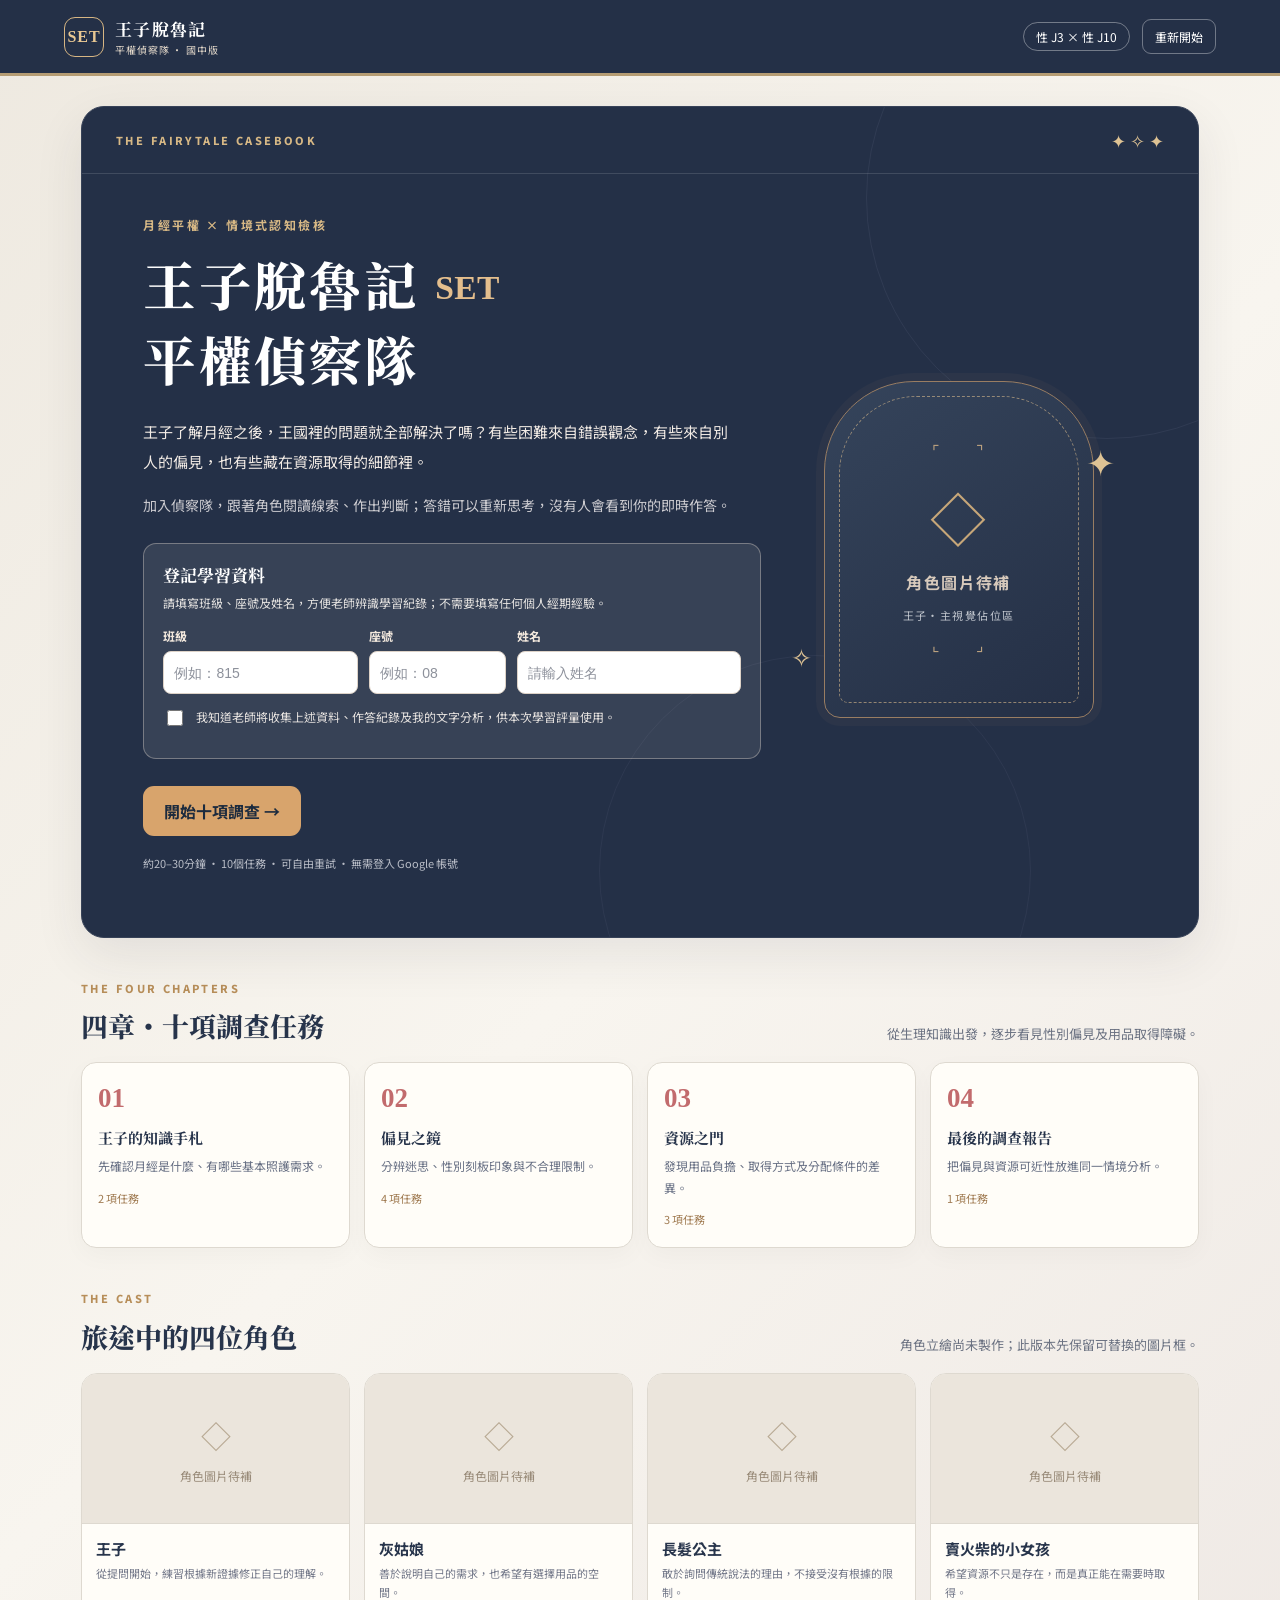
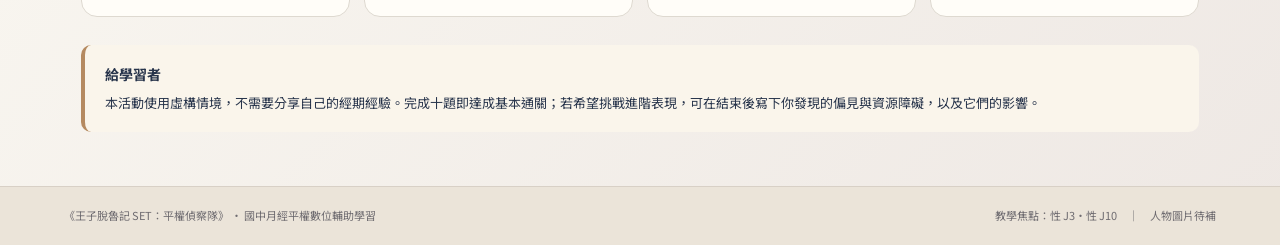
==== commit c40fdde9: "copy: remove extra teacher-grading disclaimer from student reflection" ====
--- a/index.html
+++ b/index.html
@@ -84,7 +84,7 @@
         <div class="result-hero"><span class="overline">MISSION COMPLETE</span><span class="result-emblem" aria-hidden="true">✦</span><h1 id="resultTitle">十項調查完成！</h1><p>基本任務完成！選一個你印象深刻的問題，再用自己的話說明原因與影響。</p><div class="result-grade"><strong>B</strong><span>基本通關達標</span></div></div>
         <div class="result-content">
           <section class="result-card" aria-labelledby="statTitle"><h2 id="statTitle">我的學習歷程</h2><div class="stat-grid"><div><strong id="statFirst">0</strong><small>首次答對</small></div><div><strong id="statRetry">0</strong><small>修正次數</small></div><div><strong id="statFinish">10 / 10</strong><small>完成任務</small></div></div><p class="muted">以上數據只描述這次互動作答的歷程，不直接等於真實生活中的行為表現。</p></section>
-          <section class="result-card" aria-labelledby="advancedTitle"><div class="badge-line"><span class="advanced-badge">A 等進階挑戰</span><small>由教師依回答內容判定</small></div><h2 id="advancedTitle">我的平權調查報告</h2><p class="card-copy">先選出你認為值得關注的問題，再用自己的話說明原因與可能帶來的影響。</p>
+          <section class="result-card" aria-labelledby="advancedTitle"><div class="badge-line"><span class="advanced-badge">A 等進階挑戰</span></div><h2 id="advancedTitle">我的平權調查報告</h2><p class="card-copy">先選出你認為值得關注的問題，再用自己的話說明原因與可能帶來的影響。</p>
             <label for="biasSelect" class="field-label">① 我注意到的月經偏見</label>
             <select id="biasSelect" class="reflection-select">
               <option value="">請選擇一項</option>
--- a/assets/style.css
+++ b/assets/style.css
@@ -6,3 +6,30 @@
 @media(max-width:930px){.hero-grid{grid-template-columns:1.15fr .75fr}.chapter-preview{grid-template-columns:repeat(2,1fr)}.cast-grid{grid-template-columns:repeat(2,1fr)}.game-grid{grid-template-columns:1fr}.story-panel{display:grid;grid-template-columns:minmax(160px,.7fr) minmax(0,1fr);column-gap:22px;align-items:start}.story-panel-top{grid-column:1/-1}.story-portrait{grid-row:2/4;max-width:220px;height:220px;margin:15px auto 0}.speaker-row{grid-column:2;align-self:end;margin-top:18px}.scene-text{grid-column:2;grid-row:3;min-height:120px}.question-panel{min-height:0}.hero h1{font-size:36px}}
 @media(max-width:650px){main{padding:16px 13px 32px}.site-header{padding:12px 14px}.brand-text strong{font-size:14px}.brand-text small{font-size:9px}.brand-seal{height:34px;width:34px;font-size:12px}.subject-pill{display:none}.hero{border-radius:15px}.hero-topline{padding:15px 19px}.hero-grid{grid-template-columns:1fr;padding:26px 23px 30px;gap:28px}.hero h1{font-size:34px;margin-bottom:16px}.hero-art{display:none}.hero-intro{font-size:13px}.hero-intro.second{font-size:12px}.hero-actions>.primary-button{width:100%}.hero-actions>.secondary-button{width:100%}.section-heading{display:block}.section-heading p:last-child{margin-top:8px}.chapter-preview{gap:10px}.chapter-card{padding:16px 12px}.chapter-card h3{font-size:13px}.chapter-card p{font-size:11px}.cast-grid{gap:10px}.cast-portrait{min-height:105px}.cast-info{padding:11px}.cast-info h3{font-size:13px}.cast-info p{font-size:10px}.teacher-note{padding:14px}.site-footer{display:block;text-align:center;padding:16px}.site-footer span{display:block}.game-nav{gap:7px}.game-nav .chapter-label{font-size:10px;padding:7px 9px}.game-nav .counter-label{font-size:12px}.game-nav .text-button{font-size:11px}.game-grid{gap:12px}.story-panel{grid-template-columns:95px 1fr;gap:8px 12px;padding:15px;border-radius:15px}.story-panel-top{font-size:10px}.story-portrait{width:95px;height:127px;border-radius:42px 42px 8px 8px;padding:6px;margin:8px 0 0}.portrait-placeholder{border-radius:36px 36px 4px 4px;font-size:9px;gap:5px}.placeholder-symbol{font-size:23px}.speaker-row{margin-top:9px;padding-top:8px;gap:5px;flex-wrap:wrap;font-size:12px}.speaker-row #speakerRole{font-size:10px}.scene-text{margin:0;font-size:12px;line-height:1.8;min-height:0}.question-panel{padding:20px 16px;border-radius:15px}.question-panel h2{font-size:21px}.option-button{min-height:70px;padding:13px 11px;font-size:13px}.choice-letter{width:30px;height:30px}.question-bottom{flex-wrap:wrap}.question-bottom>*{flex:1}.result-hero{border-radius:15px}.stat-grid{gap:6px}.stat-grid strong{font-size:24px}.result-card{padding:21px 15px}.export-buttons button{width:100%}.badge-line{align-items:flex-start;flex-direction:column}.result-bottom{align-items:stretch;flex-direction:column}.result-bottom button{width:100%}}
 @media(prefers-reduced-motion:reduce){*,*:before,*:after{scroll-behavior:auto!important;transition:none!important;animation:none!important}}
+
+
+/* SET v2：學生資訊、進階選擇與 Google Sheets 送出元件 */
+.identity-card{max-width:630px;margin-top:24px;padding:18px 19px;background:rgba(250,248,243,.09);border:1px solid rgba(227,216,204,.38);border-radius:13px}
+.identity-card h2{font:700 17px "Noto Serif TC",serif;margin:0 0 5px;color:#fff}
+.identity-description{font-size:12px;line-height:1.8;color:#e3e1df;margin:0 0 14px}
+.identity-grid{display:grid;grid-template-columns:1fr .7fr 1.15fr;gap:11px}
+.identity-grid label{display:grid;gap:7px;color:#f2e8dd;font-size:12px;font-weight:700}
+.identity-grid input{display:block;width:100%;min-width:0;min-height:43px;padding:9px 10px;border-radius:8px;background:#fff;color:#253246;border:1px solid #ddd2c7;font-size:14px}
+.identity-grid input::placeholder{color:#8d919b}
+.consent-line{display:flex;gap:10px;align-items:start;font-size:12px;line-height:1.65;color:#e7e3e0;margin-top:13px;font-weight:400}
+.consent-line input{width:16px;height:16px;min-width:16px;accent-color:#b99564;margin-top:3px}
+.identity-error{color:#ffcfbd!important;font-size:12px;margin:8px 0 0;min-height:3px}
+.reflection-select{width:100%;border:1.5px solid #d8d6d1;border-radius:10px;min-height:47px;padding:10px 13px;background:#fff;color:#2b3546;font-size:14px}
+.writing-example{margin:-2px 0 10px;color:#617368;font-size:12px;line-height:1.8;background:#f1f6ef;padding:10px 13px;border-radius:8px}
+.submission-panel{margin:18px 0 9px;display:flex;gap:15px;justify-content:space-between;align-items:center;border:1px solid #d2ded9;background:#f4faf6;border-radius:13px;padding:17px}
+.submission-panel strong{font-size:14px;color:#334b49}
+.submission-panel p{font-size:12px;line-height:1.8;color:#677b76;margin:6px 0 0}
+.submission-panel .primary-button{flex-shrink:0}
+.submission-consent{color:#5d686d;margin:4px 0 18px}
+@media(max-width:650px){
+ .identity-card{padding:15px 13px}
+ .identity-grid{grid-template-columns:1fr 1fr}
+ .identity-grid label:last-child{grid-column:1 / -1}
+ .submission-panel{flex-direction:column;align-items:stretch}
+ .submission-panel .primary-button{width:100%}
+}
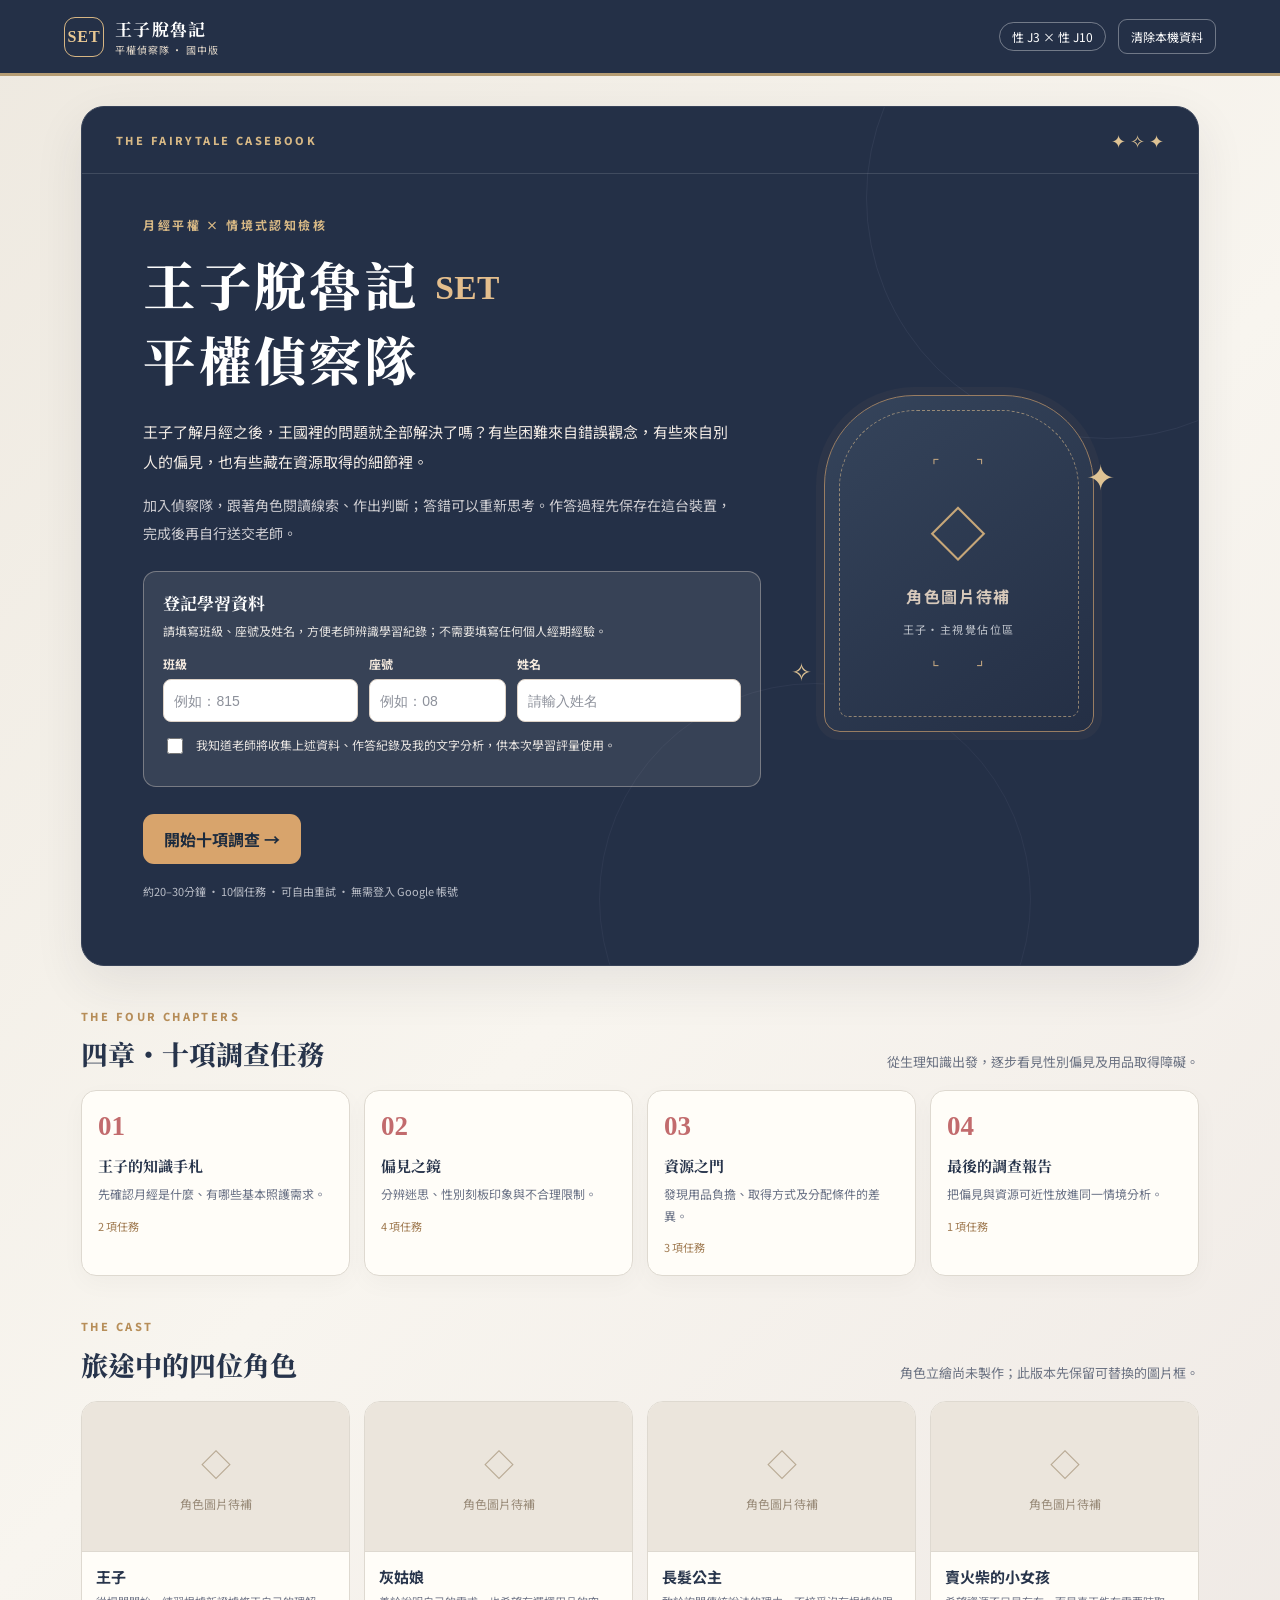
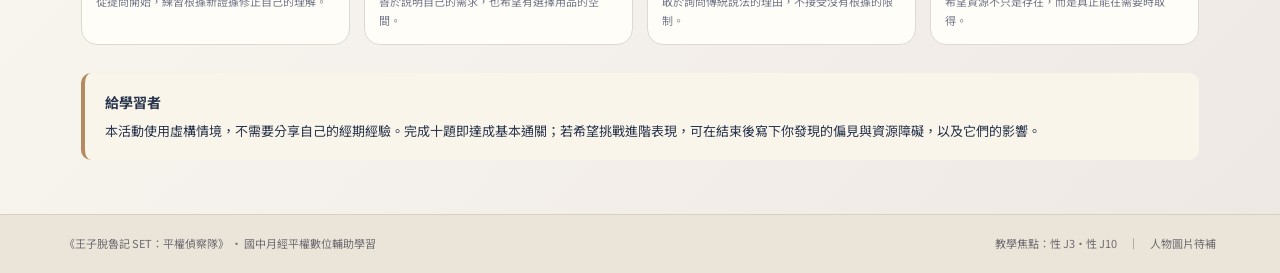
==== commit 425e488e: "fix: clarify shared-device data retention and require explicit cloud-upload consent" ====
--- a/index.html
+++ b/index.html
@@ -18,7 +18,7 @@
         <span class="brand-seal" aria-hidden="true">SET</span>
         <span class="brand-text"><strong>王子脫魯記</strong><small>平權偵察隊 · 國中版</small></span>
       </a>
-      <div class="header-right"><span class="subject-pill">性 J3 × 性 J10</span><button class="subtle-button" id="resetBtn" type="button">重新開始</button></div>
+      <div class="header-right"><span class="subject-pill">性 J3 × 性 J10</span><button class="subtle-button" id="resetBtn" type="button">清除本機資料</button></div>
     </header>
     <main>
       <section id="homeScreen" class="screen home-screen" aria-labelledby="homeTitle">
@@ -29,7 +29,7 @@
               <p class="kicker">月經平權 × 情境式認知檢核</p>
               <h1 id="homeTitle">王子脫魯記 <em>SET</em><span class="title-next">平權偵察隊</span></h1>
               <p class="hero-intro">王子了解月經之後，王國裡的問題就全部解決了嗎？有些困難來自錯誤觀念，有些來自別人的偏見，也有些藏在資源取得的細節裡。</p>
-              <p class="hero-intro second">加入偵察隊，跟著角色閱讀線索、作出判斷；答錯可以重新思考，沒有人會看到你的即時作答。</p>
+              <p class="hero-intro second">加入偵察隊，跟著角色閱讀線索、作出判斷；答錯可以重新思考。作答過程先保存在這台裝置，完成後再自行送交老師。</p>
               <div class="identity-card" aria-label="學習資料">
                 <h2>登記學習資料</h2>
                 <p class="identity-description">請填寫班級、座號及姓名，方便老師辨識學習紀錄；不需要填寫任何個人經期經驗。</p>
@@ -41,6 +41,7 @@
                 <label class="consent-line"><input id="privacyConsent" type="checkbox" /><span>我知道老師將收集上述資料、作答紀錄及我的文字分析，供本次學習評量使用。</span></label>
                 <p id="identityError" class="identity-error" role="alert" aria-live="polite"></p>
               </div>
+              <p id="sessionNotice" class="session-notice" role="status" hidden></p>
               <div class="hero-actions"><button class="primary-button" id="startBtn" type="button">開始十項調查 <span aria-hidden="true">→</span></button><button class="secondary-button" id="resumeBtn" type="button" hidden>繼續上次進度</button></div>
               <p class="small-note">約20–30分鐘 · 10個任務 · 可自由重試 · 無需登入 Google 帳號</p>
             </div>
@@ -115,12 +116,12 @@
           </section>
           <section class="result-card" aria-labelledby="exportTitle"><h2 id="exportTitle">保存學習成果</h2><p class="card-copy">學習資料與每次選擇的軌跡都會包含在紀錄中。完成後請按下方按鈕送交教師，也可下載備份。</p>
               <div class="submission-panel">
-                <div><strong id="cloudStatusTitle">Google 試算表尚未連線</strong><p id="cloudStatusDescription">老師完成連線設定後，這裡就能送出學習紀錄。</p></div>
+                <div><strong id="cloudStatusTitle">Google 試算表尚未連線</strong><p id="cloudStatusDescription">老師完成連線設定後，這裡就能送出學習紀錄。</p><a id="cloudTestLink" href="#" target="_blank" rel="noopener noreferrer" class="cloud-test-link" hidden>先檢查 Google 接收端是否正常</a></div>
                 <button type="button" id="submitCloudBtn" class="primary-button" disabled>送出學習紀錄</button>
               </div>
-              <label class="consent-line submission-consent"><input type="checkbox" id="cloudConsent" checked /><span>同意將班級、座號、姓名、作答軌跡與分析文字送到老師的試算表。</span></label><div class="export-buttons"><button id="exportTextBtn" class="primary-button" type="button">下載學習紀錄（文字）</button><button id="exportJsonBtn" class="secondary-button" type="button">下載完整資料（JSON）</button><button id="copySummaryBtn" class="secondary-button" type="button">複製學習摘要</button></div><p class="copy-status" id="exportStatus" role="status" aria-live="polite"></p></section>
+              <label class="consent-line submission-consent"><input type="checkbox" id="cloudConsent" /><span>同意將班級、座號、姓名、作答軌跡與分析文字送到老師的試算表。</span></label><div class="export-buttons"><button id="exportTextBtn" class="primary-button" type="button">下載學習紀錄（文字）</button><button id="exportJsonBtn" class="secondary-button" type="button">下載完整資料（JSON）</button><button id="copySummaryBtn" class="secondary-button" type="button">複製學習摘要</button></div><p class="copy-status" id="exportStatus" role="status" aria-live="polite"></p><p class="shared-device-note">使用共用電腦時，確認 Google 回執顯示儲存成功後，記得清除這台裝置的個人資料與作答紀錄。</p></section>
           <iframe id="submissionFrame" name="setSubmissionFrame" hidden title="學習紀錄送出"></iframe>
-          <div class="result-bottom"><button id="reviewBtn" class="secondary-button" type="button">回顧我的答題</button><button id="restartBtn" class="text-button" type="button">重新開始整趟旅程</button></div>
+          <div class="result-bottom"><button id="reviewBtn" class="secondary-button" type="button">回顧我的答題</button><button id="restartBtn" class="text-button" type="button">清除本機資料並重新開始</button></div>
         </div>
       </section>
     </main>
--- a/assets/style.css
+++ b/assets/style.css
@@ -33,3 +33,7 @@
  .submission-panel{flex-direction:column;align-items:stretch}
  .submission-panel .primary-button{width:100%}
 }
+
+/* Cloud connectivity diagnostic link */
+.cloud-test-link{display:inline-block;margin-top:8px;color:#235f66;font-size:12px;text-decoration:underline;text-underline-offset:3px;line-height:1.6}
+.cloud-test-link:hover{color:#163e47}
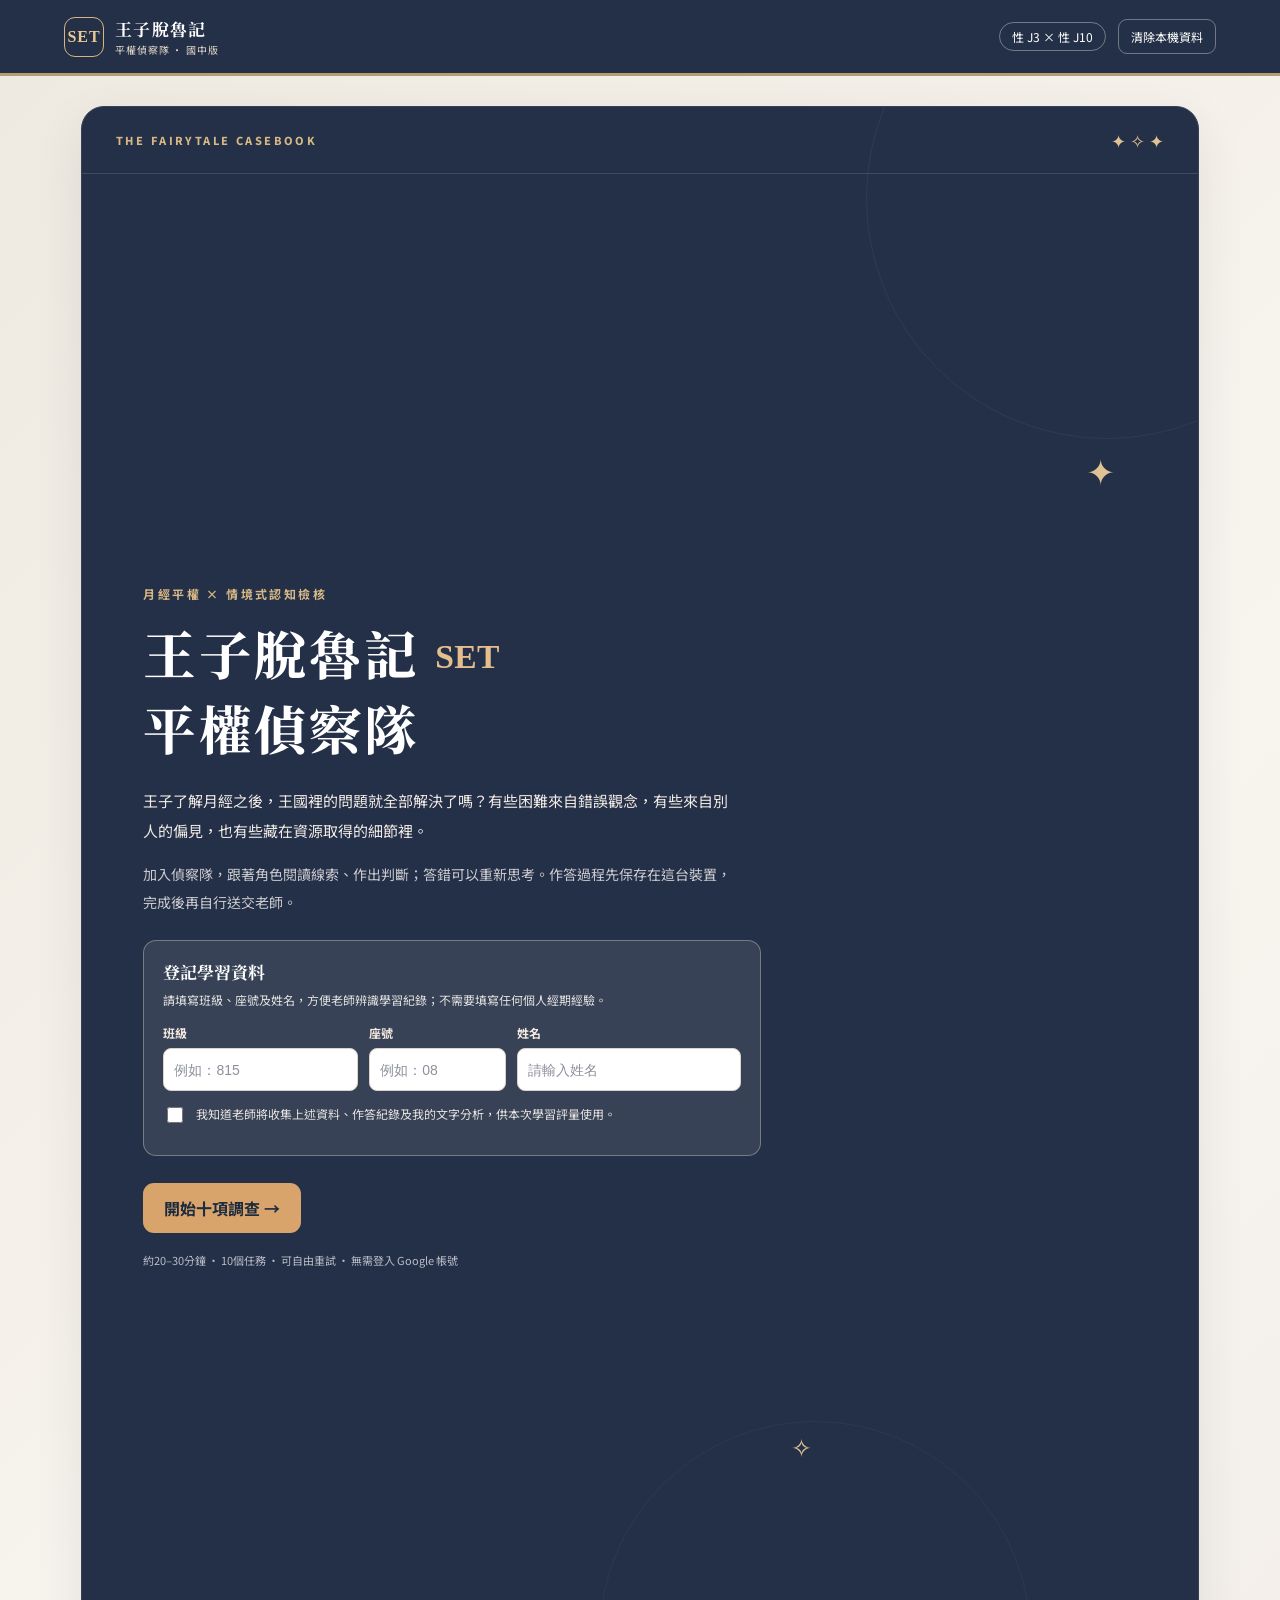
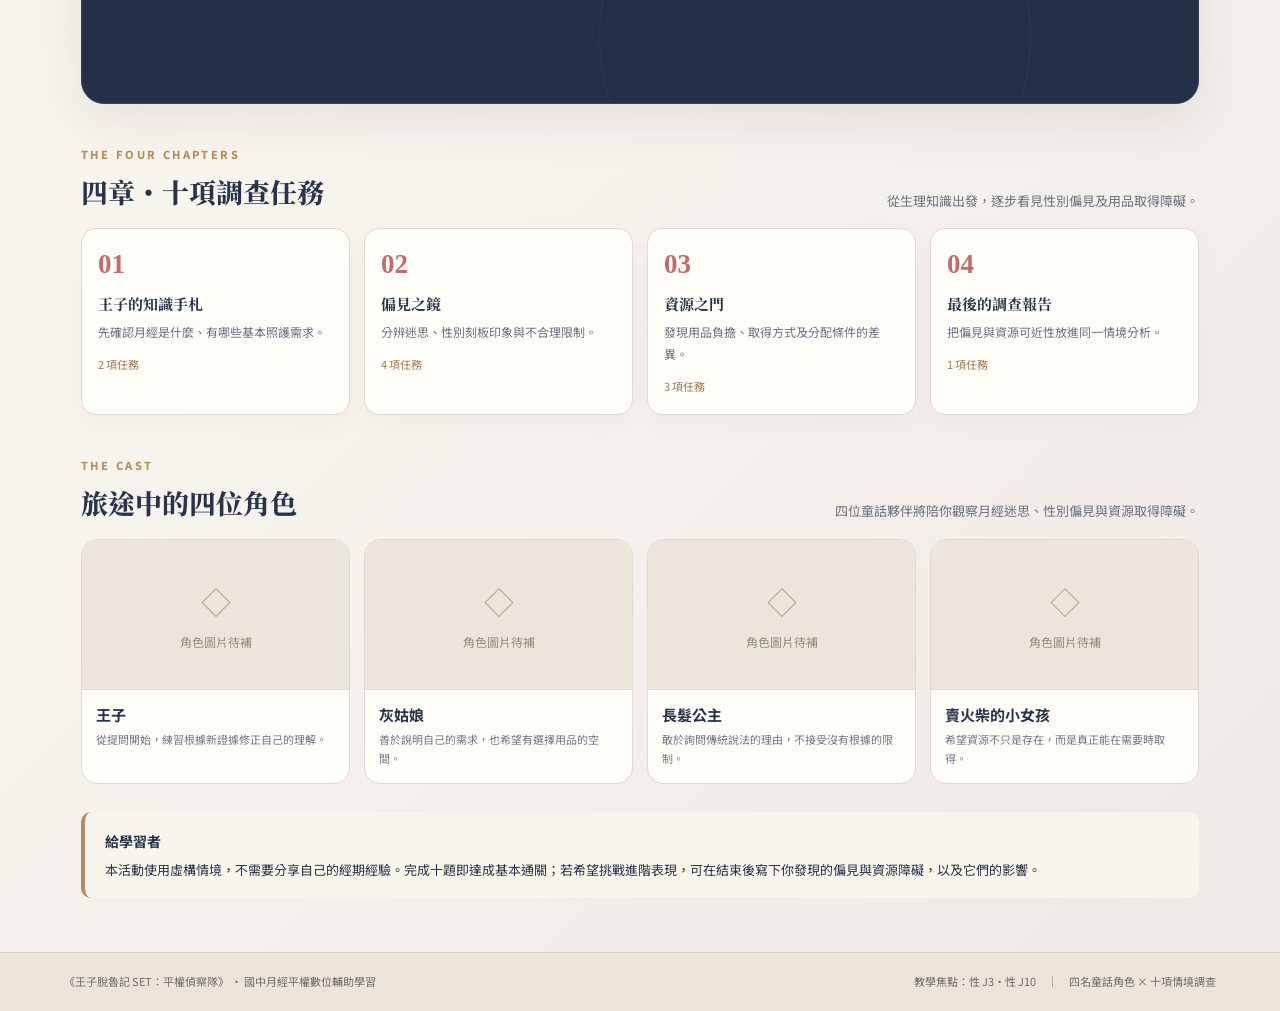
==== commit ced3c3fa: "feat: display uploaded prince on landing page and scene art in SET game" ====
--- a/index.html
+++ b/index.html
@@ -6,10 +6,10 @@
   <meta name="theme-color" content="#243047">
   <meta name="description" content="王子脫魯記 SET：平權偵察隊。透過十個童話情境辨識月經迷思、性別偏見與資源取得障礙。">
   <title>王子脫魯記 SET｜平權偵察隊</title>
-  <link rel="stylesheet" href="./assets/style.css">
+  <link rel="stylesheet" href="./assets/style.css?v=20261124b">
   <script defer src="./data/questions.js"></script>
   <script defer src="./config.js"></script>
-  <script defer src="./assets/app.js"></script>
+  <script defer src="./assets/app.js?v=20261124b"></script>
 </head>
 <body>
   <div class="site-shell">
@@ -45,7 +45,7 @@
               <div class="hero-actions"><button class="primary-button" id="startBtn" type="button">開始十項調查 <span aria-hidden="true">→</span></button><button class="secondary-button" id="resumeBtn" type="button" hidden>繼續上次進度</button></div>
               <p class="small-note">約20–30分鐘 · 10個任務 · 可自由重試 · 無需登入 Google 帳號</p>
             </div>
-            <div class="hero-art" aria-label="王子的角色圖片預留位置"><div class="hero-frame"><div class="empty-portrait"><span class="frame-corners" aria-hidden="true">⌜　　⌝</span><span class="empty-portrait-mark" aria-hidden="true">◇</span><strong>角色圖片待補</strong><small>王子・主視覺佔位區</small><span class="frame-corners" aria-hidden="true">⌞　　⌟</span></div></div><span class="hero-decoration deco-one" aria-hidden="true">✦</span><span class="hero-decoration deco-two" aria-hidden="true">✧</span></div>
+            <div class="hero-art"><div class="hero-frame"><img class="hero-character" src="./assets/characters/prince.png" width="1122" height="1402" alt="王子拿著筆記本與放大鏡，準備展開平權調查" decoding="async" fetchpriority="high"></div><span class="hero-decoration deco-one" aria-hidden="true">✦</span><span class="hero-decoration deco-two" aria-hidden="true">✧</span></div>
           </div>
         </div>
         <div class="home-section">
@@ -53,7 +53,7 @@
           <div class="chapter-preview" id="chapterPreview"></div>
         </div>
         <div class="home-section">
-          <div class="section-heading"><div><p class="overline">THE CAST</p><h2>旅途中的四位角色</h2></div><p>角色立繪尚未製作；此版本先保留可替換的圖片框。</p></div>
+          <div class="section-heading"><div><p class="overline">THE CAST</p><h2>旅途中的四位角色</h2></div><p>四位童話夥伴將陪你觀察月經迷思、性別偏見與資源取得障礙。</p></div>
           <div class="cast-grid" id="castGrid"></div>
         </div>
         <div class="teacher-note"><strong>給學習者</strong><p>本活動使用虛構情境，不需要分享自己的經期經驗。完成十題即達成基本通關；若希望挑戰進階表現，可在結束後寫下你發現的偏見與資源障礙，以及它們的影響。</p></div>
@@ -65,8 +65,8 @@
         <div class="game-grid">
           <aside class="story-panel" aria-label="故事場景">
             <div class="story-panel-top"><span id="caseNo">調查 01</span><span id="caseTopic">概念調查</span></div>
-            <div class="story-portrait" id="storyPortrait"><div class="portrait-placeholder"><span class="placeholder-symbol">◇</span><span>角色圖片待補</span><small id="portraitName">王子</small></div></div>
-            <div class="speaker-row"><span class="speaker-dot" aria-hidden="true"></span><strong id="speakerName">王子</strong><span id="speakerRole">探究引導者</span></div>
+            <div class="story-portrait" id="storyPortrait"><img id="sceneImage" class="scene-image" src="./assets/scenes/Q01.webp" alt="調查情境插圖：睡美人的床單" width="1536" height="1024" decoding="async"><div id="sceneImageFallback" class="scene-image-fallback" hidden>情境圖片暫時無法載入，請依下方故事文字繼續作答。</div></div>
+            <div class="speaker-row"><img id="speakerAvatar" class="speaker-avatar" src="./assets/characters/prince.png" alt="" width="44" height="44" decoding="async"><strong id="speakerName">王子</strong><span id="speakerRole">探究引導者</span></div>
             <p class="scene-text" id="sceneText"></p>
           </aside>
           <div class="question-panel">
@@ -125,7 +125,7 @@
         </div>
       </section>
     </main>
-    <footer class="site-footer"><span>《王子脫魯記 SET：平權偵察隊》 · 國中月經平權數位輔助學習</span><span>教學焦點：性 J3・性 J10　｜　人物圖片待補</span></footer>
+    <footer class="site-footer"><span>《王子脫魯記 SET：平權偵察隊》 · 國中月經平權數位輔助學習</span><span>教學焦點：性 J3・性 J10　｜　四名童話角色 × 十項情境調查</span></footer>
   </div>
 </body>
 </html>
--- a/assets/style.css
+++ b/assets/style.css
@@ -37,3 +37,7 @@
 /* Cloud connectivity diagnostic link */
 .cloud-test-link{display:inline-block;margin-top:8px;color:#235f66;font-size:12px;text-decoration:underline;text-underline-offset:3px;line-height:1.6}
 .cloud-test-link:hover{color:#163e47}
+
+/* 共享裝置提示，減少把前一位學生的答題軌跡誤接到下一位學生名下。 */
+.session-notice{margin:14px 0 0;padding:10px 13px;border:1px solid rgba(232,194,140,.56);background:rgba(198,143,81,.14);border-radius:9px;font-size:12px;line-height:1.8;color:#f6debd}
+.shared-device-note{margin:9px 0 0;font-size:12px;line-height:1.85;color:#775f52}
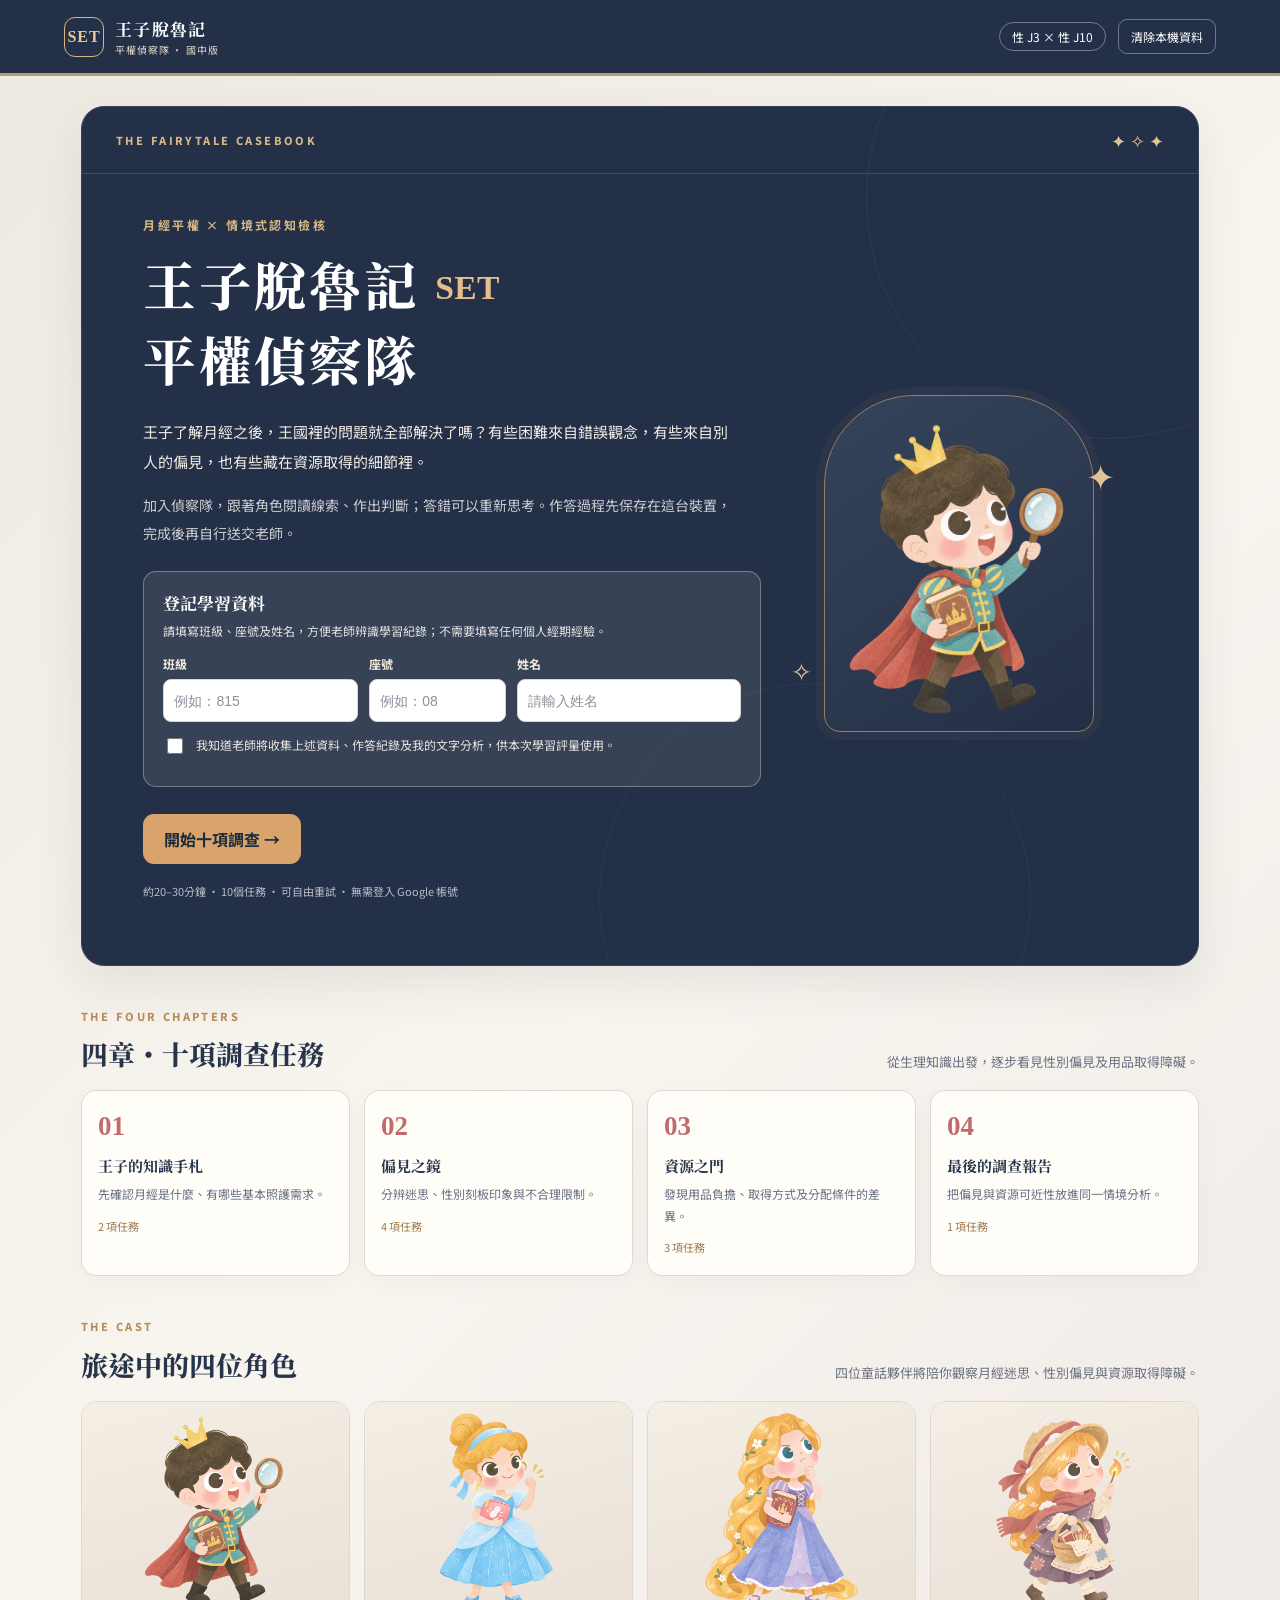
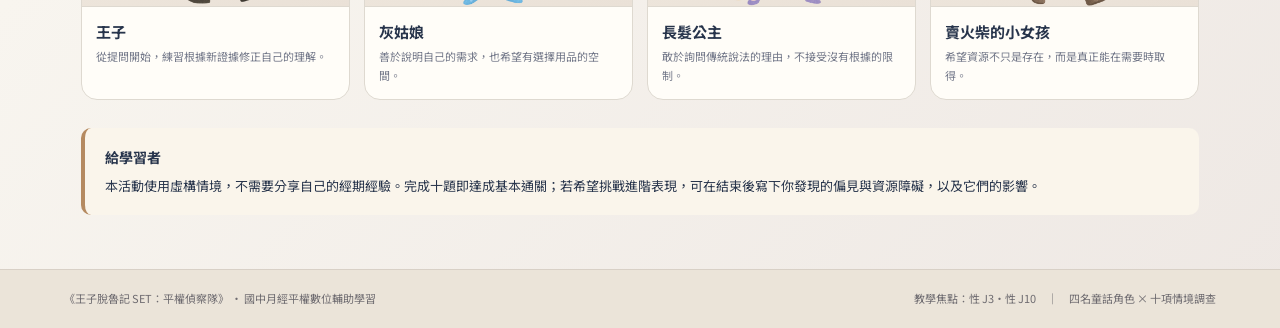
==== commit 0251aff2: "chore: refresh cached site assets after integrating 14 illustrations" ====
--- a/index.html
+++ b/index.html
@@ -6,10 +6,10 @@
   <meta name="theme-color" content="#243047">
   <meta name="description" content="王子脫魯記 SET：平權偵察隊。透過十個童話情境辨識月經迷思、性別偏見與資源取得障礙。">
   <title>王子脫魯記 SET｜平權偵察隊</title>
-  <link rel="stylesheet" href="./assets/style.css?v=20261124b">
+  <link rel="stylesheet" href="./assets/style.css?v=20261125-images">
   <script defer src="./data/questions.js"></script>
   <script defer src="./config.js"></script>
-  <script defer src="./assets/app.js?v=20261124b"></script>
+  <script defer src="./assets/app.js?v=20261125-images"></script>
 </head>
 <body>
   <div class="site-shell">
--- a/assets/style.css
+++ b/assets/style.css
@@ -41,3 +41,34 @@
 /* 共享裝置提示，減少把前一位學生的答題軌跡誤接到下一位學生名下。 */
 .session-notice{margin:14px 0 0;padding:10px 13px;border:1px solid rgba(232,194,140,.56);background:rgba(198,143,81,.14);border-radius:9px;font-size:12px;line-height:1.8;color:#f6debd}
 .shared-device-note{margin:9px 0 0;font-size:12px;line-height:1.85;color:#775f52}
+
+
+/* 角色立繪與 Q01-Q10 情境圖：保留原童話排版，將佔位框替換為實際圖片 */
+.hero-frame{overflow:hidden;display:flex;align-items:center;justify-content:center}
+.hero-character{display:block;width:100%;height:100%;object-fit:contain;object-position:center bottom}
+.cast-portrait{height:205px;min-height:0;overflow:hidden;padding:10px 10px 0;background:linear-gradient(165deg,#f4eee4,#eae1d7)}
+.cast-image{width:100%;height:100%;display:block;object-fit:contain;object-position:center bottom}
+.image-fallback-label{font-size:13px;color:#796d67;line-height:1.7}
+.story-portrait{aspect-ratio:3/2;height:auto;max-width:none;width:100%;margin:17px 0 18px;border-radius:13px;padding:0;overflow:hidden;border:1px solid rgba(223,195,155,.58);background:#37435b}
+.scene-image{display:block;width:100%;height:100%;aspect-ratio:3/2;object-fit:cover}
+.scene-image-fallback{height:100%;min-height:210px;display:grid;place-items:center;text-align:center;color:#f4e6d4;padding:24px;font-size:13px;line-height:1.8}
+.speaker-avatar{width:46px;height:46px;flex:none;object-fit:contain;object-position:center center;border-radius:50%;background:#f4e9d8;border:1px solid #bca17f;padding:2px}
+.speaker-row{gap:11px}
+.speaker-row strong{white-space:nowrap}
+@media(max-width:930px){
+ .story-panel{display:grid;grid-template-columns:minmax(0,1.08fr) minmax(0,.92fr);column-gap:20px;row-gap:5px;align-items:start}
+ .story-panel-top{grid-column:1/-1}
+ .story-portrait{grid-column:1;grid-row:2/4;max-width:none;height:auto;margin:14px 0 0;aspect-ratio:3/2}
+ .speaker-row{grid-column:2;grid-row:2;align-self:end;margin:12px 0 0;padding-top:10px}
+ .scene-text{grid-column:2;grid-row:3;margin:5px 0 0;min-height:0}
+}
+@media(max-width:650px){
+ .hero-art{display:grid;margin:0 auto}
+ .hero-frame{width:min(175px,60vw);padding:9px}
+ .cast-portrait{height:148px;padding:9px 7px 0}
+ .story-panel{display:flex;flex-direction:column;gap:9px}
+ .story-portrait{width:100%;height:auto;max-width:none;aspect-ratio:3/2;margin:5px 0}
+ .speaker-row{align-self:stretch;margin:0;padding-top:10px}
+ .speaker-avatar{width:39px;height:39px}
+ .scene-text{margin:0;min-height:0}
+}
